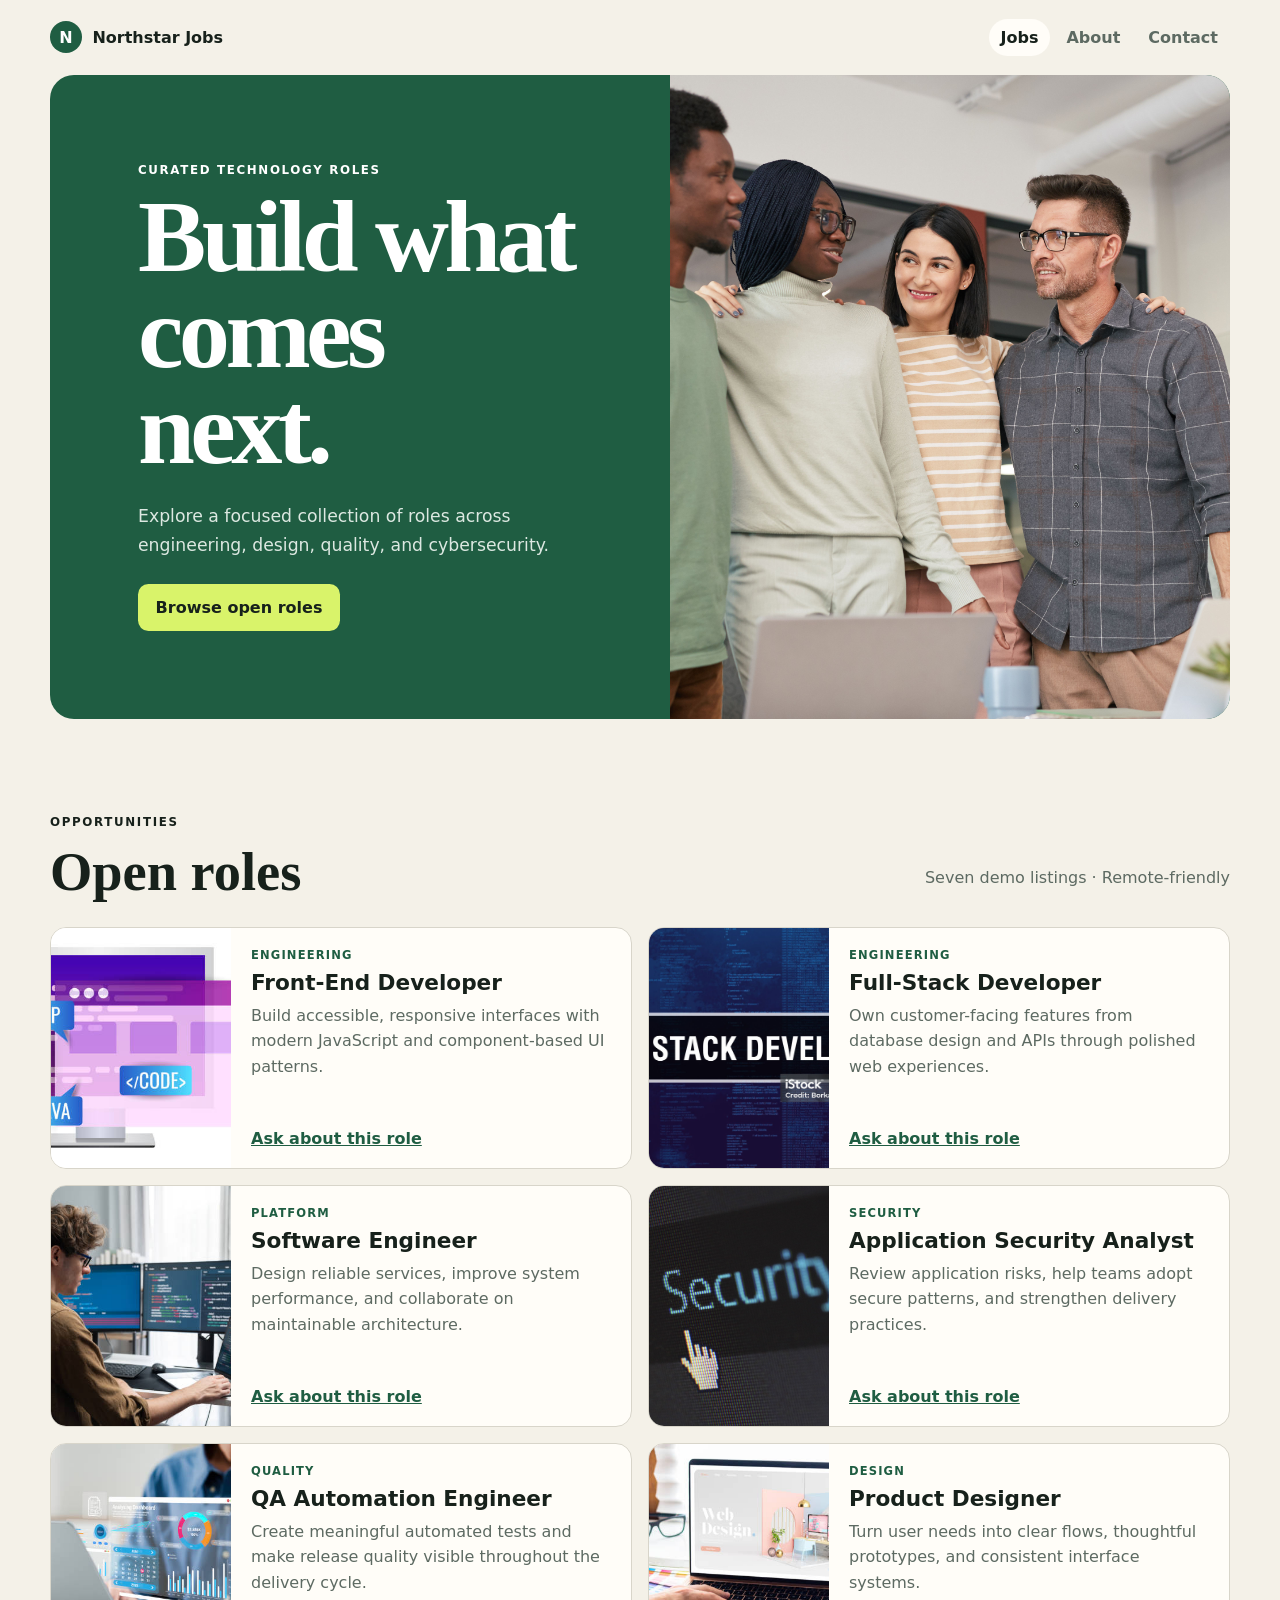
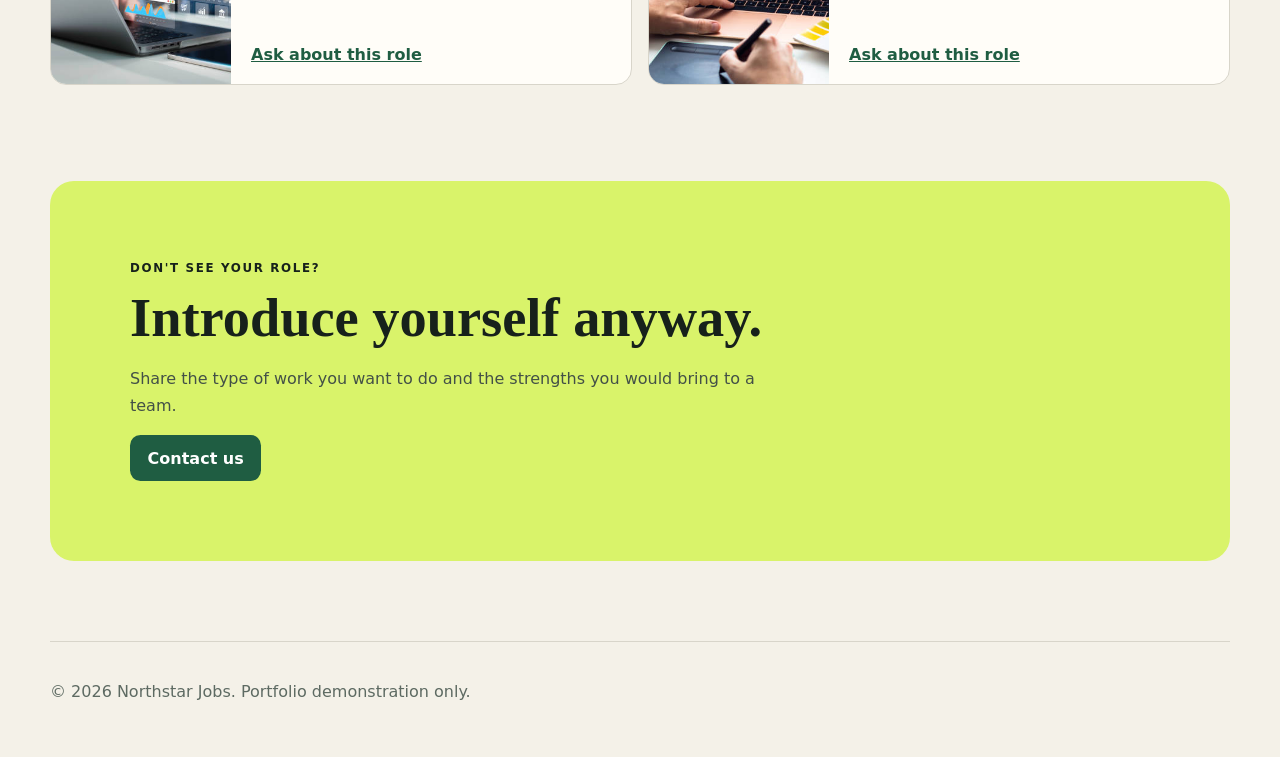
==== index.html @ 01cc56f2 "feat: add responsive job portal demo" ====
<!doctype html>
<html lang="en">
<head>
  <meta charset="utf-8">
  <meta name="viewport" content="width=device-width, initial-scale=1">
  <meta name="description" content="Northstar Jobs is a front-end job portal demo for discovering technology roles.">
  <title>Northstar Jobs — Find your next role</title>
  <link rel="stylesheet" href="style.css">
  <script src="script.js" defer></script>
</head>
<body>
  <header class="site-header">
    <a class="brand" href="index.html" aria-label="Northstar Jobs home">
      <span class="brand-mark" aria-hidden="true">N</span>
      <span>Northstar Jobs</span>
    </a>
    <nav aria-label="Primary navigation">
      <a class="active" href="index.html" aria-current="page">Jobs</a>
      <a href="about.html">About</a>
      <a href="contact.html">Contact</a>
    </nav>
  </header>

  <main>
    <section class="hero">
      <div class="hero-copy">
        <p class="eyebrow">CURATED TECHNOLOGY ROLES</p>
        <h1>Build what comes next.</h1>
        <p>Explore a focused collection of roles across engineering, design, quality, and cybersecurity.</p>
        <a class="button" href="#open-roles">Browse open roles</a>
      </div>
      <img src="images/employees.jpg" alt="Colleagues collaborating around a table">
    </section>

    <section class="jobs-section" id="open-roles" aria-labelledby="open-roles-heading">
      <div class="section-heading">
        <div>
          <p class="eyebrow">OPPORTUNITIES</p>
          <h2 id="open-roles-heading">Open roles</h2>
        </div>
        <p>Seven demo listings · Remote-friendly</p>
      </div>

      <div class="job-grid">
        <article class="job-card">
          <img src="images/frontEndDev.jpg" alt="">
          <div><span>Engineering</span><h3>Front-End Developer</h3><p>Build accessible, responsive interfaces with modern JavaScript and component-based UI patterns.</p><a href="contact.html?role=Front-End%20Developer">Ask about this role</a></div>
        </article>
        <article class="job-card">
          <img src="images/fullStackDev.jpg" alt="">
          <div><span>Engineering</span><h3>Full-Stack Developer</h3><p>Own customer-facing features from database design and APIs through polished web experiences.</p><a href="contact.html?role=Full-Stack%20Developer">Ask about this role</a></div>
        </article>
        <article class="job-card">
          <img src="images/softwareEngineer.jpg" alt="">
          <div><span>Platform</span><h3>Software Engineer</h3><p>Design reliable services, improve system performance, and collaborate on maintainable architecture.</p><a href="contact.html?role=Software%20Engineer">Ask about this role</a></div>
        </article>
        <article class="job-card">
          <img src="images/softwareSecurity.jpg" alt="">
          <div><span>Security</span><h3>Application Security Analyst</h3><p>Review application risks, help teams adopt secure patterns, and strengthen delivery practices.</p><a href="contact.html?role=Application%20Security%20Analyst">Ask about this role</a></div>
        </article>
        <article class="job-card">
          <img src="images/softwareTesting.jpg" alt="">
          <div><span>Quality</span><h3>QA Automation Engineer</h3><p>Create meaningful automated tests and make release quality visible throughout the delivery cycle.</p><a href="contact.html?role=QA%20Automation%20Engineer">Ask about this role</a></div>
        </article>
        <article class="job-card">
          <img src="images/webDesign.jpg" alt="">
          <div><span>Design</span><h3>Product Designer</h3><p>Turn user needs into clear flows, thoughtful prototypes, and consistent interface systems.</p><a href="contact.html?role=Product%20Designer">Ask about this role</a></div>
        </article>
      </div>
    </section>

    <section class="callout">
      <p class="eyebrow">DON'T SEE YOUR ROLE?</p>
      <h2>Introduce yourself anyway.</h2>
      <p>Share the type of work you want to do and the strengths you would bring to a team.</p>
      <a class="button secondary" href="contact.html">Contact us</a>
    </section>
  </main>

  <footer>
    <p>© <span data-current-year></span> Northstar Jobs. Portfolio demonstration only.</p>
  </footer>
</body>
</html>
---- style.css ----
:root {
  color-scheme: light;
  --ink: #17211b;
  --muted: #5d6a62;
  --paper: #f4f1e8;
  --surface: #fffdf8;
  --line: #d8d5ca;
  --green: #1f5d42;
  --lime: #d9f36a;
  font-family: Inter, ui-sans-serif, system-ui, -apple-system, BlinkMacSystemFont, "Segoe UI", sans-serif;
}

* { box-sizing: border-box; }
html { scroll-behavior: smooth; }
body { margin: 0; min-width: 320px; color: var(--ink); background: var(--paper); }
img { display: block; max-width: 100%; }
a { color: inherit; }
button, input, textarea { font: inherit; }

.site-header {
  display: flex;
  justify-content: space-between;
  align-items: center;
  width: min(1180px, calc(100% - 2rem));
  margin: 0 auto;
  padding: 1.2rem 0;
}

.brand { display: inline-flex; gap: .65rem; align-items: center; font-weight: 900; text-decoration: none; }
.brand-mark { display: grid; width: 2rem; height: 2rem; place-items: center; border-radius: 50%; color: #fff; background: var(--green); }
nav { display: flex; gap: .25rem; }
nav a { padding: .55rem .75rem; border-radius: 999px; color: var(--muted); font-weight: 700; text-decoration: none; }
nav a:hover, nav a.active { color: var(--ink); background: var(--surface); }

main { width: min(1180px, calc(100% - 2rem)); margin: 0 auto; }
.hero {
  display: grid;
  grid-template-columns: 1.05fr .95fr;
  min-height: 600px;
  overflow: hidden;
  border-radius: 1.5rem;
  background: var(--green);
}
.hero-copy { display: flex; flex-direction: column; justify-content: center; align-items: flex-start; padding: clamp(2rem, 7vw, 5.5rem); color: #fff; }
.eyebrow { margin: 0 0 .75rem; color: inherit; font-size: .74rem; font-weight: 900; letter-spacing: .14em; }
h1, h2, h3, p { overflow-wrap: break-word; }
h1 { max-width: 11ch; margin: 0; font-family: Georgia, serif; font-size: clamp(3rem, 8vw, 6.5rem); line-height: .94; letter-spacing: -.045em; }
.hero-copy > p:not(.eyebrow) { max-width: 52ch; margin: 1.5rem 0; color: #dce8e1; font-size: 1.08rem; line-height: 1.7; }
.hero > img { width: 100%; height: 100%; object-fit: cover; }

.button {
  display: inline-flex;
  justify-content: center;
  padding: .85rem 1.1rem;
  border: 0;
  border-radius: .65rem;
  color: var(--ink);
  background: var(--lime);
  font-weight: 900;
  text-decoration: none;
  cursor: pointer;
}
.button:hover { transform: translateY(-1px); }
.button.secondary { color: #fff; background: var(--green); }

.jobs-section { padding: 6rem 0; }
.section-heading { display: flex; justify-content: space-between; gap: 2rem; align-items: end; margin-bottom: 1.5rem; }
.section-heading h2, .callout h2, .about-grid h2 { margin: 0; font-family: Georgia, serif; font-size: clamp(2rem, 5vw, 3.4rem); }
.section-heading > p { color: var(--muted); }
.job-grid { display: grid; grid-template-columns: repeat(2, 1fr); gap: 1rem; }
.job-card { display: grid; grid-template-columns: 180px 1fr; overflow: hidden; border: 1px solid var(--line); border-radius: 1rem; background: var(--surface); }
.job-card img { width: 100%; height: 100%; min-height: 240px; object-fit: cover; }
.job-card div { display: flex; flex-direction: column; align-items: flex-start; padding: 1.25rem; }
.job-card span { color: var(--green); font-size: .72rem; font-weight: 900; text-transform: uppercase; letter-spacing: .1em; }
.job-card h3 { margin: .5rem 0; font-size: 1.35rem; }
.job-card p { margin: 0 0 1rem; color: var(--muted); line-height: 1.6; }
.job-card a { margin-top: auto; color: var(--green); font-weight: 900; }

.callout { margin-bottom: 5rem; padding: clamp(2rem, 7vw, 5rem); border-radius: 1.5rem; background: var(--lime); }
.callout > p:not(.eyebrow) { max-width: 62ch; color: #435047; line-height: 1.7; }

.page-intro { padding: 7rem 0 5rem; }
.page-intro h1 { max-width: 13ch; }
.page-intro > p:last-child { max-width: 62ch; color: var(--muted); font-size: 1.15rem; line-height: 1.75; }
.about-grid { display: grid; grid-template-columns: repeat(3, 1fr); gap: 1rem; padding-bottom: 5rem; }
.about-grid article { padding: 1.5rem; border: 1px solid var(--line); border-radius: 1rem; background: var(--surface); }
.about-grid span { color: var(--green); font-weight: 900; }
.about-grid h2 { margin-top: 2rem; font-size: 1.7rem; }
.about-grid p { color: var(--muted); line-height: 1.65; }

.contact-layout { display: grid; grid-template-columns: .9fr 1.1fr; gap: clamp(2rem, 7vw, 6rem); padding: 7rem 0; }
.contact-copy h1 { max-width: 10ch; }
.contact-copy > p:not(.eyebrow) { max-width: 50ch; color: var(--muted); line-height: 1.7; }
dl { margin-top: 2rem; }
dl div { display: grid; grid-template-columns: 120px 1fr; padding: .75rem 0; border-top: 1px solid var(--line); }
dt { color: var(--muted); font-size: .75rem; font-weight: 900; text-transform: uppercase; }
dd { margin: 0; font-weight: 700; }
.contact-form { display: grid; gap: 1rem; padding: 1.5rem; border: 1px solid var(--line); border-radius: 1rem; background: var(--surface); }
.contact-form label { display: block; margin-bottom: .4rem; font-weight: 800; }
.contact-form input, .contact-form textarea { width: 100%; padding: .8rem .9rem; border: 1px solid #b9beb8; border-radius: .55rem; background: #fff; }
.contact-form textarea { resize: vertical; }
.form-status { min-height: 1.5rem; margin: 0; color: var(--green); font-weight: 800; }

footer { width: min(1180px, calc(100% - 2rem)); margin: 0 auto; padding: 1.5rem 0 2.5rem; border-top: 1px solid var(--line); color: var(--muted); }

:focus-visible { outline: 3px solid #e09932; outline-offset: 3px; }

@media (max-width: 900px) {
  .hero, .contact-layout { grid-template-columns: 1fr; }
  .hero > img { max-height: 360px; }
  .job-grid, .about-grid { grid-template-columns: 1fr; }
}

@media (max-width: 620px) {
  .site-header, .section-heading { align-items: flex-start; flex-direction: column; }
  .site-header { gap: 1rem; }
  nav { width: 100%; }
  nav a { flex: 1; text-align: center; }
  .hero { min-height: auto; }
  .hero-copy { padding: 2rem 1.35rem; }
  .job-card { grid-template-columns: 1fr; }
  .job-card img { height: 210px; min-height: 0; }
  .page-intro, .contact-layout { padding-top: 4rem; }
}

@media (prefers-reduced-motion: reduce) {
  html { scroll-behavior: auto; }
  *, *::before, *::after { transition-duration: .01ms !important; }
}
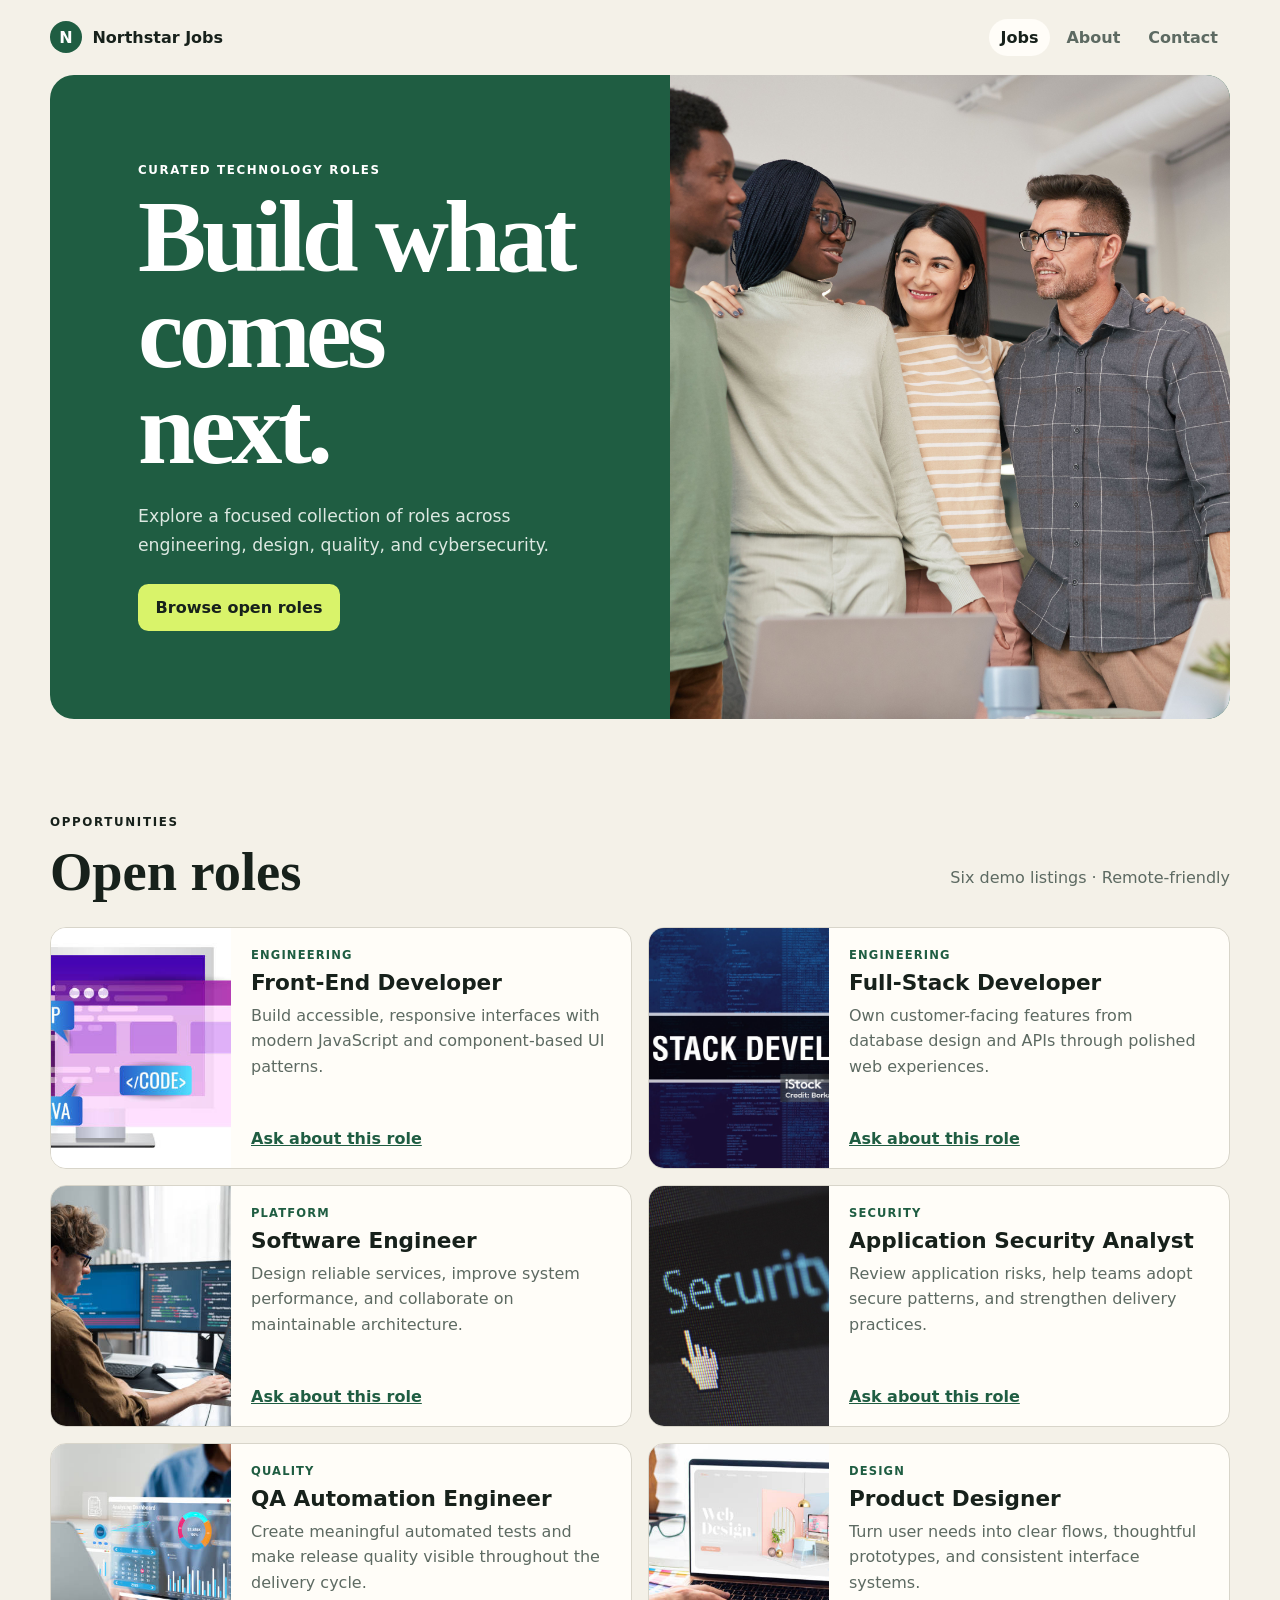
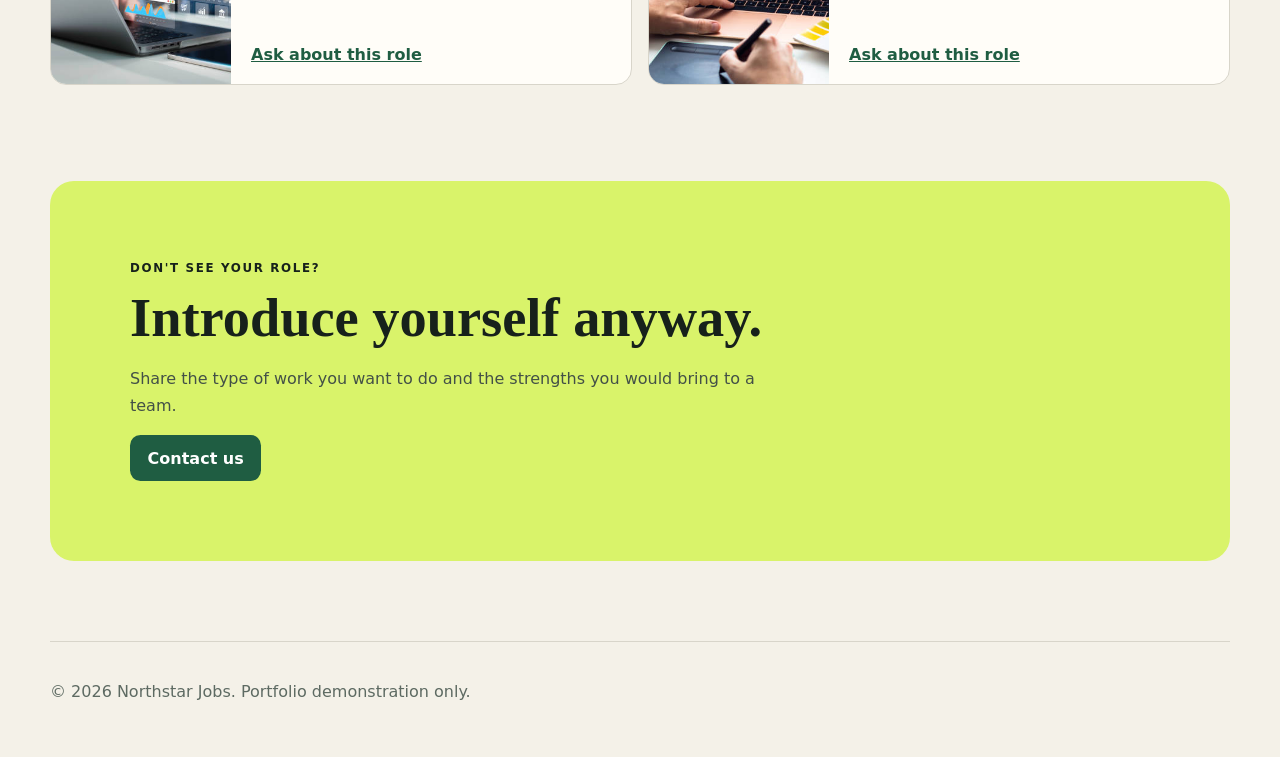
==== commit 22aa3859: "fix: polish job portal content and documentation" ====
--- a/index.html
+++ b/index.html
@@ -5,6 +5,7 @@
   <meta name="viewport" content="width=device-width, initial-scale=1">
   <meta name="description" content="Northstar Jobs is a front-end job portal demo for discovering technology roles.">
   <title>Northstar Jobs — Find your next role</title>
+  <link rel="icon" href="favicon.svg" type="image/svg+xml">
   <link rel="stylesheet" href="style.css">
   <script src="script.js" defer></script>
 </head>
@@ -38,7 +39,7 @@
           <p class="eyebrow">OPPORTUNITIES</p>
           <h2 id="open-roles-heading">Open roles</h2>
         </div>
-        <p>Seven demo listings · Remote-friendly</p>
+        <p>Six demo listings · Remote-friendly</p>
       </div>
 
       <div class="job-grid">
